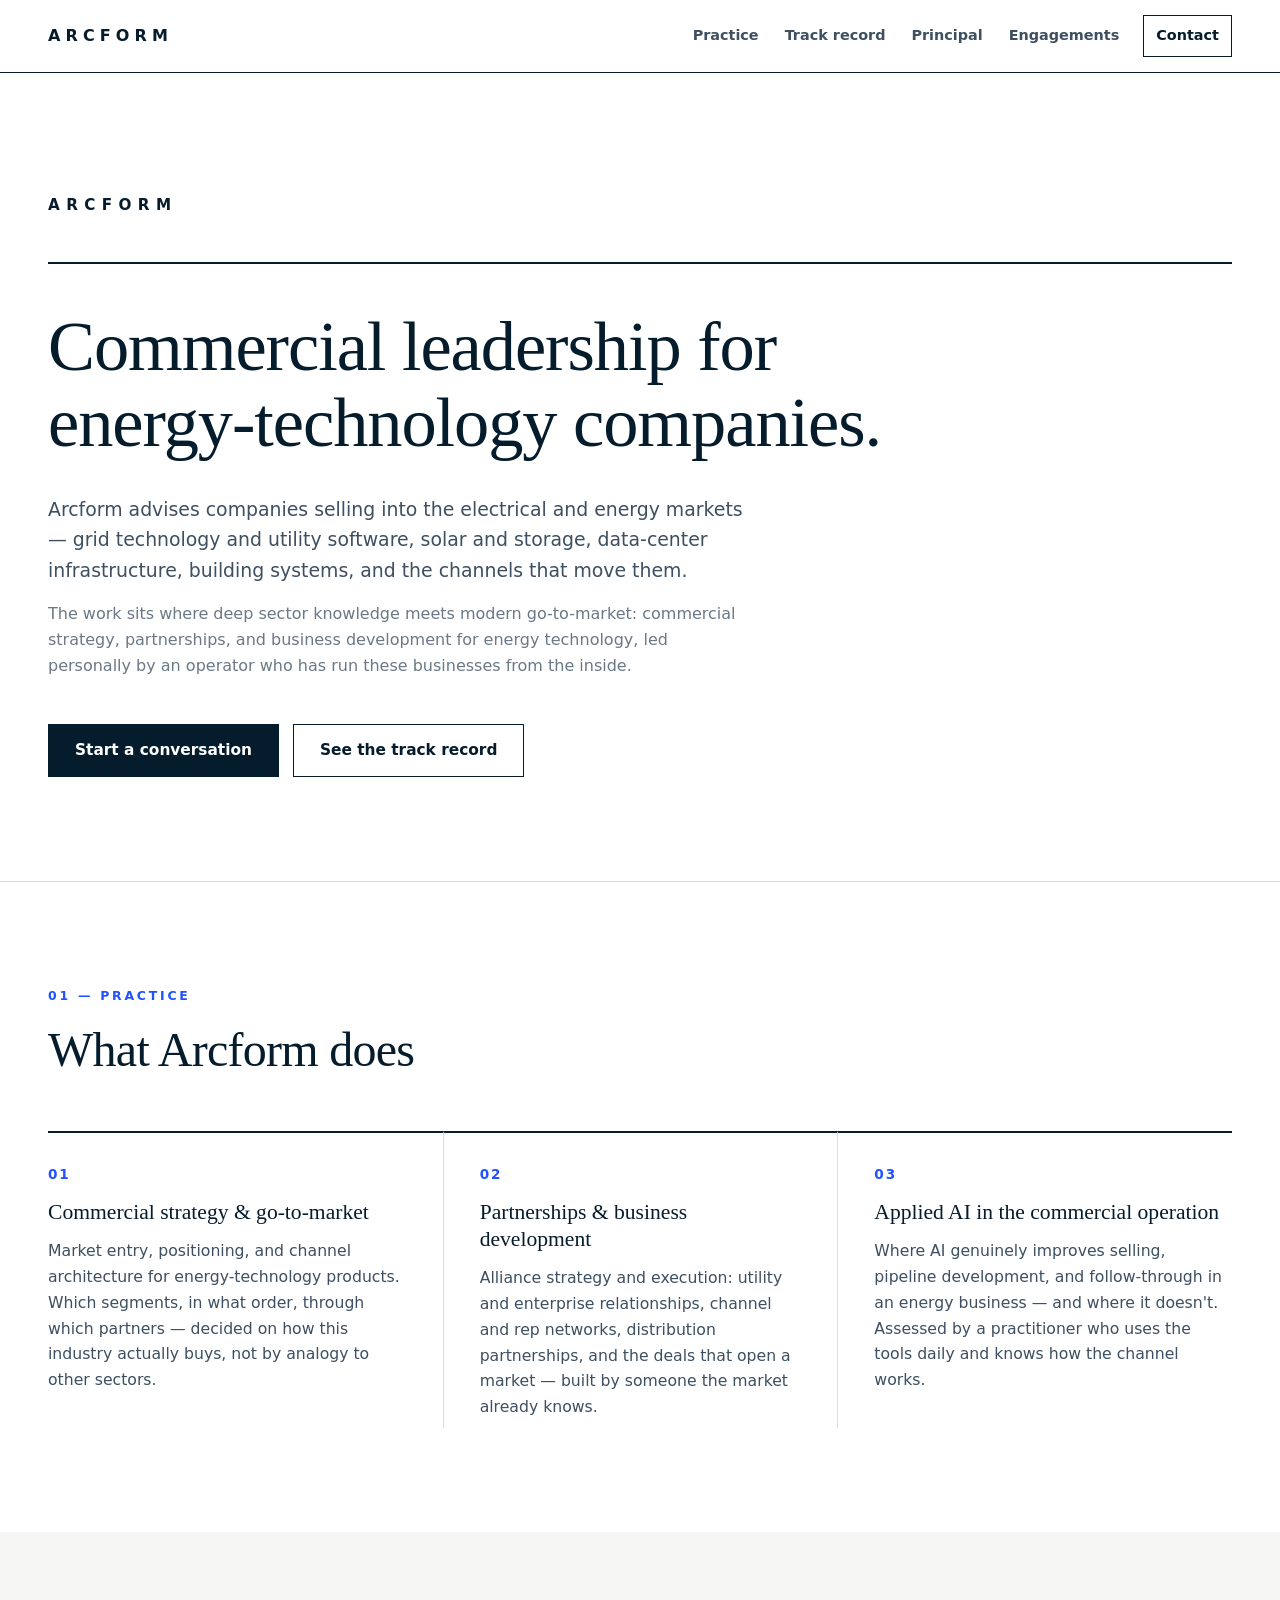
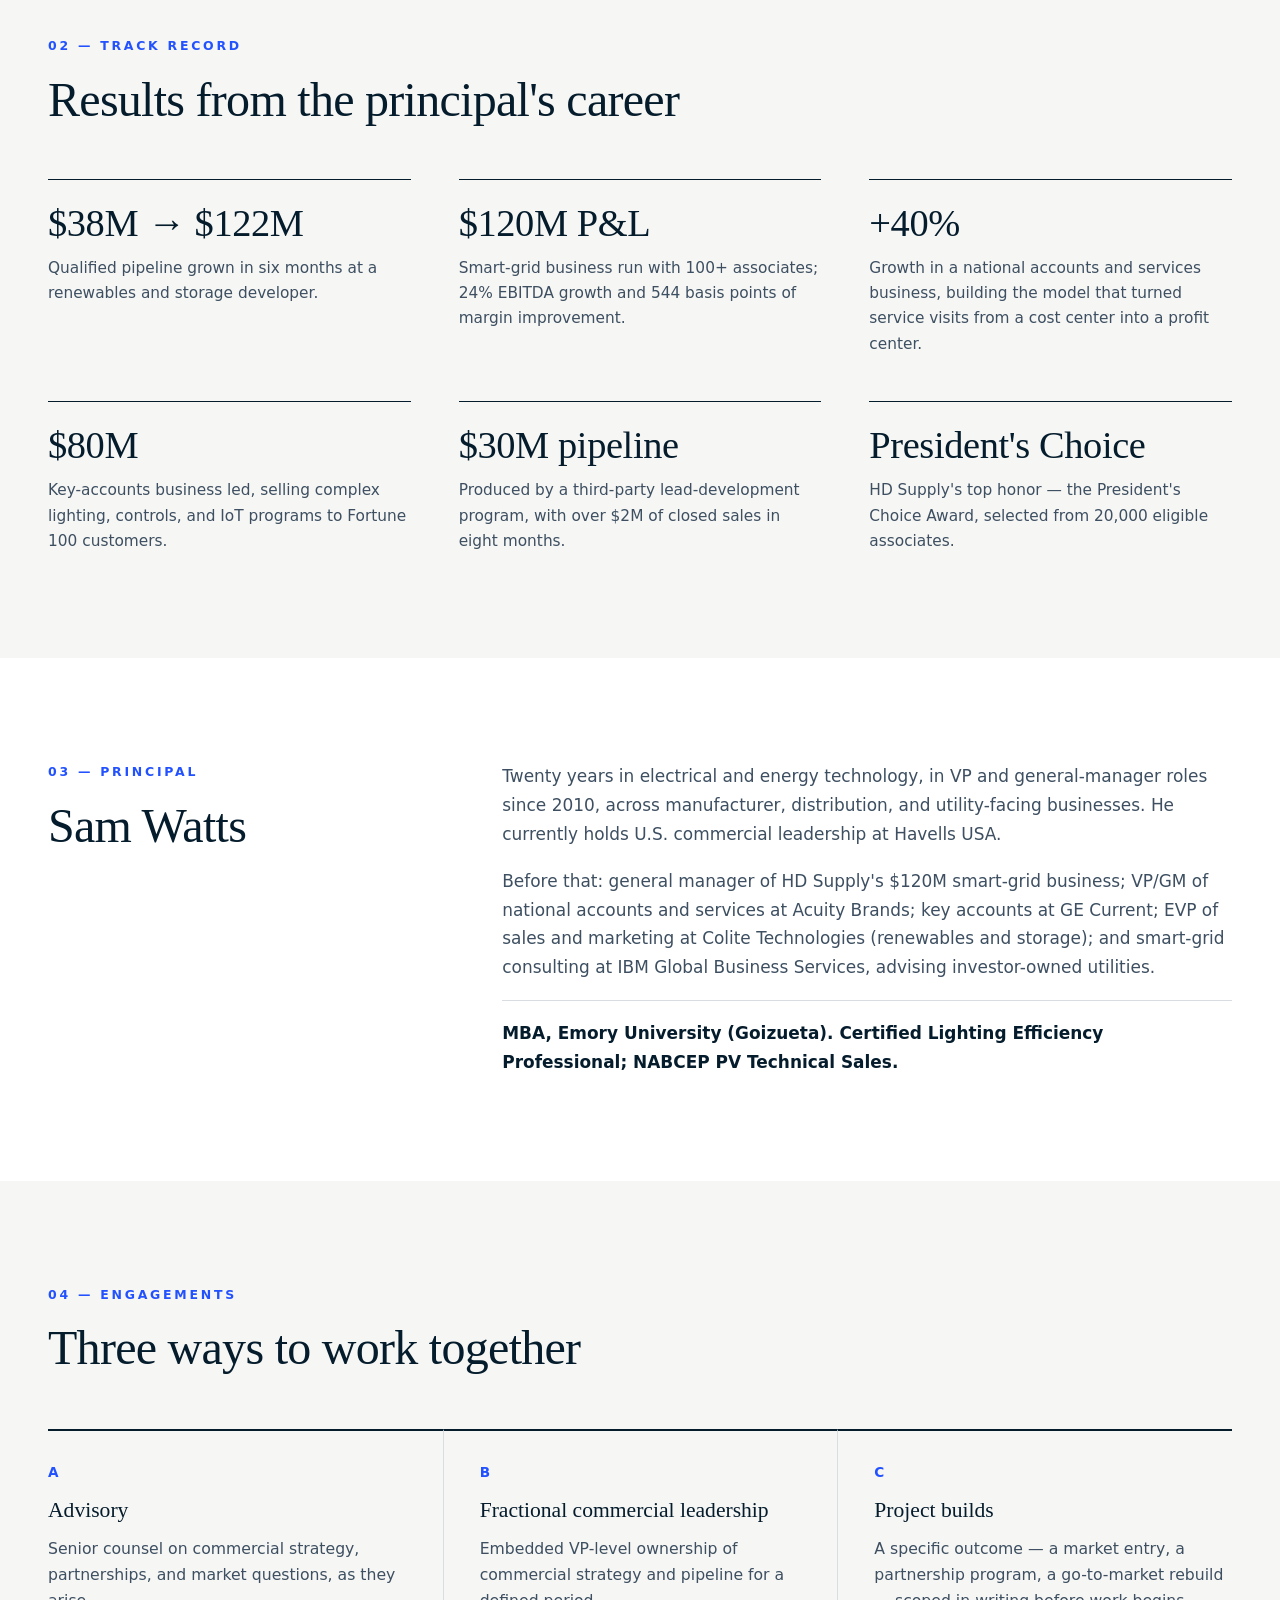
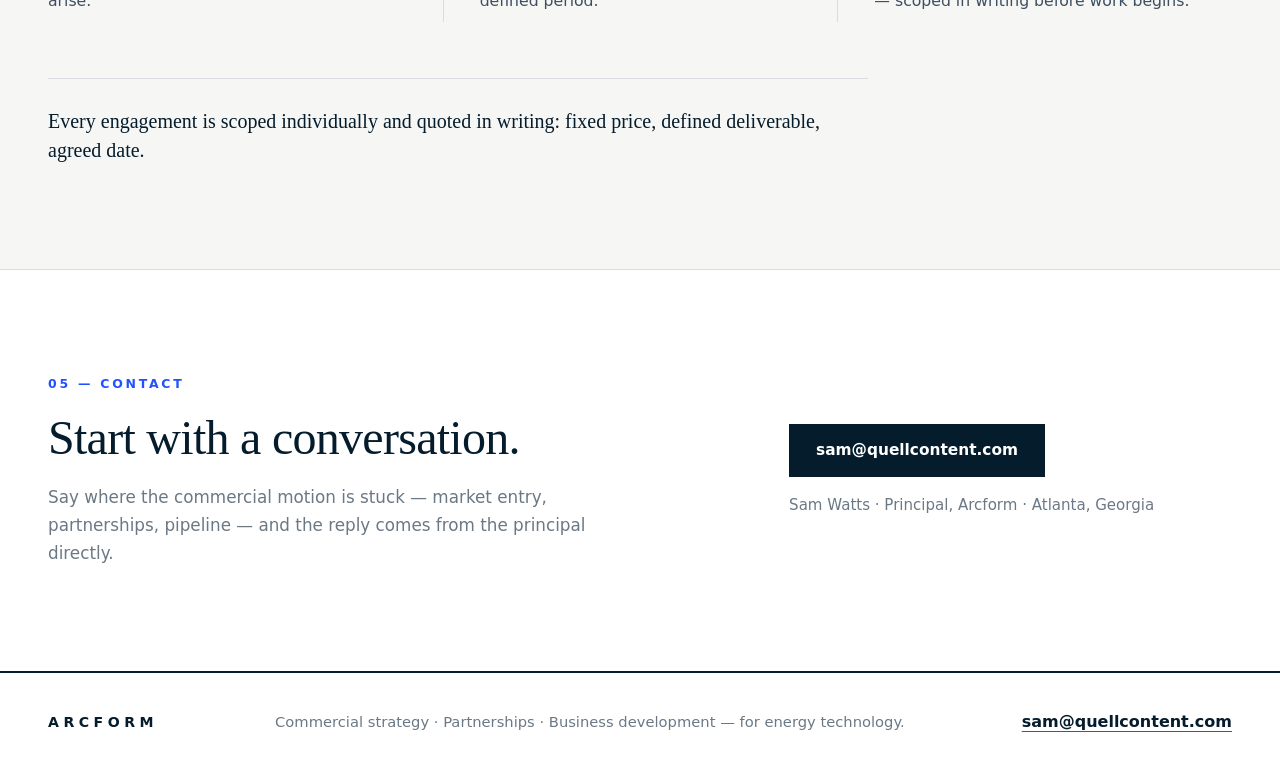
==== arcform/index.html @ 344238b0 "Add Arcform landing page at /arcform/" ====
<!doctype html>
<html lang="en">
<head>
  <meta charset="utf-8">
  <meta name="viewport" content="width=device-width, initial-scale=1">
  <title>Arcform — Commercial Leadership for Energy-Technology Companies</title>
  <meta name="description" content="Arcform advises companies selling into the electrical and energy markets: commercial strategy, partnerships, and business development for energy technology, led by Sam Watts.">
  <link rel="canonical" href="https://quellcontent.com/arcform/">
  <meta property="og:type" content="website">
  <meta property="og:site_name" content="Arcform">
  <meta property="og:url" content="https://quellcontent.com/arcform/">
  <meta property="og:title" content="Arcform — Commercial Leadership for Energy-Technology Companies">
  <meta property="og:description" content="Commercial strategy, partnerships, and business development for energy technology — grid and utility software, solar and storage, data-center infrastructure, building systems, and the channels that move them.">
  <meta name="twitter:card" content="summary">
  <meta name="twitter:title" content="Arcform — Commercial Leadership for Energy-Technology Companies">
  <meta name="twitter:description" content="Commercial strategy, partnerships, and business development for energy technology, led by Sam Watts.">
  <link rel="stylesheet" href="arcform.css">
</head>
<body>
  <a class="skip-link" href="#main">Skip to content</a>

  <header class="site-header">
    <div class="container header-wrap">
      <a class="wordmark" href="#top" aria-label="Arcform home">ARCFORM</a>
      <nav class="primary-nav" aria-label="Primary">
        <a href="#practice">Practice</a>
        <a href="#record">Track record</a>
        <a href="#principal">Principal</a>
        <a href="#engagements">Engagements</a>
        <a class="nav-cta" href="#contact">Contact</a>
      </nav>
    </div>
  </header>

  <main id="main">
    <section class="hero" id="top">
      <div class="container">
        <p class="hero-mark" aria-hidden="true">ARCFORM</p>
        <h1>Commercial leadership for energy-technology companies.</h1>
        <p class="hero-sub">Arcform advises companies selling into the electrical and energy markets — grid technology and utility software, solar and storage, data-center infrastructure, building systems, and the channels that move them.</p>
        <p class="hero-support">The work sits where deep sector knowledge meets modern go-to-market: commercial strategy, partnerships, and business development for energy technology, led personally by an operator who has run these businesses from the inside.</p>
        <div class="hero-actions">
          <a class="button button-primary" href="mailto:sam@quellcontent.com?subject=Arcform%20—%20introductory%20conversation">Start a conversation</a>
          <a class="button button-quiet" href="#record">See the track record</a>
        </div>
      </div>
    </section>

    <section class="section" id="practice" aria-labelledby="practice-title">
      <div class="container">
        <div class="section-heading">
          <p class="eyebrow">01 — Practice</p>
          <h2 id="practice-title">What Arcform does</h2>
        </div>

        <div class="practice-grid">
          <article class="practice-card">
            <span class="card-index">01</span>
            <h3>Commercial strategy &amp; go-to-market</h3>
            <p>Market entry, positioning, and channel architecture for energy-technology products. Which segments, in what order, through which partners — decided on how this industry actually buys, not by analogy to other sectors.</p>
          </article>
          <article class="practice-card">
            <span class="card-index">02</span>
            <h3>Partnerships &amp; business development</h3>
            <p>Alliance strategy and execution: utility and enterprise relationships, channel and rep networks, distribution partnerships, and the deals that open a market — built by someone the market already knows.</p>
          </article>
          <article class="practice-card">
            <span class="card-index">03</span>
            <h3>Applied AI in the commercial operation</h3>
            <p>Where AI genuinely improves selling, pipeline development, and follow-through in an energy business — and where it doesn't. Assessed by a practitioner who uses the tools daily and knows how the channel works.</p>
          </article>
        </div>
      </div>
    </section>

    <section class="section section-alt" id="record" aria-labelledby="record-title">
      <div class="container">
        <div class="section-heading">
          <p class="eyebrow">02 — Track record</p>
          <h2 id="record-title">Results from the principal's career</h2>
        </div>

        <div class="record-grid">
          <article class="record-item">
            <p class="record-figure">$38M → $122M</p>
            <p class="record-text">Qualified pipeline grown in six months at a renewables and storage developer.</p>
          </article>
          <article class="record-item">
            <p class="record-figure">$120M P&amp;L</p>
            <p class="record-text">Smart-grid business run with 100+ associates; 24% EBITDA growth and 544 basis points of margin improvement.</p>
          </article>
          <article class="record-item">
            <p class="record-figure">+40%</p>
            <p class="record-text">Growth in a national accounts and services business, building the model that turned service visits from a cost center into a profit center.</p>
          </article>
          <article class="record-item">
            <p class="record-figure">$80M</p>
            <p class="record-text">Key-accounts business led, selling complex lighting, controls, and IoT programs to Fortune 100 customers.</p>
          </article>
          <article class="record-item">
            <p class="record-figure">$30M pipeline</p>
            <p class="record-text">Produced by a third-party lead-development program, with over $2M of closed sales in eight months.</p>
          </article>
          <article class="record-item">
            <p class="record-figure">President's Choice</p>
            <p class="record-text">HD Supply's top honor — the President's Choice Award, selected from 20,000 eligible associates.</p>
          </article>
        </div>
      </div>
    </section>

    <section class="section" id="principal" aria-labelledby="principal-title">
      <div class="container principal-grid">
        <div class="section-heading">
          <p class="eyebrow">03 — Principal</p>
          <h2 id="principal-title">Sam Watts</h2>
        </div>
        <div class="principal-copy">
          <p>Twenty years in electrical and energy technology, in VP and general-manager roles since 2010, across manufacturer, distribution, and utility-facing businesses. He currently holds U.S. commercial leadership at Havells USA.</p>
          <p>Before that: general manager of HD Supply's $120M smart-grid business; VP/GM of national accounts and services at Acuity Brands; key accounts at GE Current; EVP of sales and marketing at Colite Technologies (renewables and storage); and smart-grid consulting at IBM Global Business Services, advising investor-owned utilities.</p>
          <p class="principal-credentials">MBA, Emory University (Goizueta). Certified Lighting Efficiency Professional; NABCEP PV Technical Sales.</p>
        </div>
      </div>
    </section>

    <section class="section section-alt" id="engagements" aria-labelledby="engagements-title">
      <div class="container">
        <div class="section-heading">
          <p class="eyebrow">04 — Engagements</p>
          <h2 id="engagements-title">Three ways to work together</h2>
        </div>

        <div class="practice-grid">
          <article class="practice-card">
            <span class="card-index">A</span>
            <h3>Advisory</h3>
            <p>Senior counsel on commercial strategy, partnerships, and market questions, as they arise.</p>
          </article>
          <article class="practice-card">
            <span class="card-index">B</span>
            <h3>Fractional commercial leadership</h3>
            <p>Embedded VP-level ownership of commercial strategy and pipeline for a defined period.</p>
          </article>
          <article class="practice-card">
            <span class="card-index">C</span>
            <h3>Project builds</h3>
            <p>A specific outcome — a market entry, a partnership program, a go-to-market rebuild — scoped in writing before work begins.</p>
          </article>
        </div>

        <p class="statement">Every engagement is scoped individually and quoted in writing: fixed price, defined deliverable, agreed date.</p>
      </div>
    </section>

    <section class="section contact-section" id="contact" aria-labelledby="contact-title">
      <div class="container contact-panel">
        <div class="contact-copy">
          <p class="eyebrow">05 — Contact</p>
          <h2 id="contact-title">Start with a conversation.</h2>
          <p>Say where the commercial motion is stuck — market entry, partnerships, pipeline — and the reply comes from the principal directly.</p>
        </div>
        <div class="contact-actions">
          <a class="button button-primary" href="mailto:sam@quellcontent.com?subject=Arcform%20—%20introductory%20conversation">sam@quellcontent.com</a>
          <p class="contact-meta">Sam Watts · Principal, Arcform · Atlanta, Georgia</p>
        </div>
      </div>
    </section>
  </main>

  <footer class="site-footer">
    <div class="container footer-wrap">
      <span class="wordmark wordmark-footer">ARCFORM</span>
      <p>Commercial strategy · Partnerships · Business development — for energy technology.</p>
      <a href="mailto:sam@quellcontent.com?subject=Arcform%20—%20introductory%20conversation">sam@quellcontent.com</a>
    </div>
  </footer>
</body>
</html>
---- arcform/arcform.css ----
/* Arcform — landing page styles.
   Editorial corporate system in the register of a global consulting firm:
   white field, deep navy ink, serif display type, hairline rules, numbered
   sections. Standalone to the /arcform/ page; no external dependencies. */

:root {
  --paper: #ffffff;
  --paper-alt: #f6f6f4;
  --navy: #051c2c;
  --ink: #1a2b3c;
  --ink-soft: #3d4f61;
  --muted: #6b7885;
  --line: #d9dce0;
  --line-dark: #051c2c;
  --accent: #2251ff;
  --header-height: 72px;
  --serif: Georgia, "Times New Roman", Times, serif;
  --sans: ui-sans-serif, system-ui, -apple-system, BlinkMacSystemFont, "Segoe UI", Roboto, Helvetica, Arial, sans-serif;
}

* {
  box-sizing: border-box;
}

html {
  scroll-behavior: smooth;
  scroll-padding-top: calc(var(--header-height) + 16px);
}

body {
  margin: 0;
  background: var(--paper);
  color: var(--ink);
  font-family: var(--sans);
  line-height: 1.65;
  -webkit-font-smoothing: antialiased;
}

a {
  color: inherit;
}

.container {
  width: min(1240px, calc(100% - 96px));
  margin-inline: auto;
}

.skip-link {
  position: fixed;
  top: 12px;
  left: 12px;
  z-index: 100;
  padding: 10px 14px;
  background: var(--navy);
  color: #fff;
  font-weight: 700;
  transform: translateY(-180%);
}

.skip-link:focus {
  transform: translateY(0);
}

/* Header */

.site-header {
  position: sticky;
  top: 0;
  z-index: 50;
  min-height: var(--header-height);
  border-bottom: 1px solid var(--line-dark);
  background: rgba(255, 255, 255, 0.97);
}

.header-wrap {
  min-height: var(--header-height);
  display: flex;
  align-items: center;
  justify-content: space-between;
  gap: 32px;
}

.wordmark {
  font-size: 1rem;
  font-weight: 700;
  letter-spacing: 0.32em;
  color: var(--navy);
  text-decoration: none;
}

.primary-nav {
  display: flex;
  align-items: center;
  flex-wrap: wrap;
  gap: 2px;
}

.primary-nav a {
  padding: 8px 12px;
  color: var(--ink-soft);
  font-size: 0.9rem;
  font-weight: 600;
  text-decoration: none;
}

.primary-nav a:hover,
.primary-nav a:focus-visible {
  color: var(--navy);
  text-decoration: underline;
  text-decoration-color: var(--accent);
  text-underline-offset: 5px;
}

.primary-nav .nav-cta {
  margin-left: 10px;
  border: 1px solid var(--navy);
  color: var(--navy);
}

.primary-nav .nav-cta:hover,
.primary-nav .nav-cta:focus-visible {
  background: var(--navy);
  color: #fff;
  text-decoration: none;
}

/* Hero */

.hero {
  padding: 120px 0 104px;
  border-bottom: 1px solid var(--line);
}

.hero-mark {
  margin: 0 0 44px;
  font-size: 0.95rem;
  font-weight: 700;
  letter-spacing: 0.42em;
  color: var(--navy);
}

.hero-mark::after {
  display: block;
  width: 100%;
  height: 0;
  margin-top: 44px;
  border-top: 2px solid var(--navy);
  content: "";
}

.hero h1 {
  max-width: 940px;
  margin: 0;
  font-family: var(--serif);
  font-size: clamp(2.6rem, 5.6vw, 4.4rem);
  font-weight: 400;
  line-height: 1.08;
  letter-spacing: -0.015em;
  color: var(--navy);
}

.hero-sub {
  max-width: 700px;
  margin: 34px 0 0;
  font-size: 1.18rem;
  line-height: 1.6;
  color: var(--ink-soft);
}

.hero-support {
  max-width: 700px;
  margin: 16px 0 0;
  color: var(--muted);
}

.hero-actions {
  display: flex;
  flex-wrap: wrap;
  gap: 14px;
  margin-top: 44px;
}

.button {
  display: inline-flex;
  align-items: center;
  justify-content: center;
  min-height: 52px;
  padding: 13px 26px;
  font-weight: 700;
  font-size: 0.96rem;
  text-decoration: none;
  transition: background 150ms ease, color 150ms ease, border-color 150ms ease;
}

.button-primary {
  background: var(--navy);
  color: #fff;
  border: 1px solid var(--navy);
}

.button-primary:hover,
.button-primary:focus-visible {
  background: var(--accent);
  border-color: var(--accent);
}

.button-quiet {
  border: 1px solid var(--navy);
  color: var(--navy);
  background: transparent;
}

.button-quiet:hover,
.button-quiet:focus-visible {
  background: var(--navy);
  color: #fff;
}

/* Sections */

.section {
  padding: 104px 0;
}

.section-alt {
  background: var(--paper-alt);
}

.section-heading {
  max-width: 760px;
  margin-bottom: 52px;
}

.eyebrow {
  margin: 0 0 16px;
  color: var(--accent);
  font-size: 0.78rem;
  font-weight: 700;
  letter-spacing: 0.22em;
  text-transform: uppercase;
}

.section-heading h2,
.contact-copy h2 {
  margin: 0;
  font-family: var(--serif);
  font-size: clamp(2rem, 4vw, 3rem);
  font-weight: 400;
  line-height: 1.12;
  letter-spacing: -0.015em;
  color: var(--navy);
}

/* Practice + engagements */

.practice-grid {
  display: grid;
  grid-template-columns: repeat(3, minmax(0, 1fr));
  gap: 0;
}

.practice-card {
  padding: 8px 36px 8px 0;
  border-top: 2px solid var(--navy);
  margin-top: 2px;
}

.practice-card + .practice-card {
  padding-left: 36px;
  border-left: 1px solid var(--line);
}

.practice-card:last-child {
  padding-right: 0;
}

.card-index {
  display: block;
  margin-top: 22px;
  color: var(--accent);
  font-size: 0.85rem;
  font-weight: 700;
  letter-spacing: 0.14em;
}

.practice-card h3 {
  margin: 14px 0 12px;
  font-family: var(--serif);
  font-size: 1.35rem;
  font-weight: 400;
  line-height: 1.25;
  color: var(--navy);
}

.practice-card p {
  margin: 0;
  color: var(--ink-soft);
  font-size: 0.98rem;
}

.statement {
  margin: 56px 0 0;
  padding-top: 28px;
  border-top: 1px solid var(--line);
  font-family: var(--serif);
  font-size: 1.25rem;
  line-height: 1.45;
  color: var(--navy);
  max-width: 820px;
}

/* Track record */

.record-grid {
  display: grid;
  grid-template-columns: repeat(3, minmax(0, 1fr));
  gap: 44px 48px;
}

.record-item {
  padding-top: 22px;
  border-top: 1px solid var(--line-dark);
}

.record-figure {
  margin: 0;
  font-family: var(--serif);
  font-size: clamp(1.8rem, 3vw, 2.4rem);
  font-weight: 400;
  line-height: 1.1;
  letter-spacing: -0.01em;
  color: var(--navy);
}

.record-text {
  margin: 12px 0 0;
  color: var(--ink-soft);
  font-size: 0.96rem;
}

/* Principal */

.principal-grid {
  display: grid;
  grid-template-columns: minmax(0, 0.75fr) minmax(0, 1.45fr);
  gap: clamp(32px, 6vw, 88px);
  align-items: start;
}

.principal-grid .section-heading {
  margin-bottom: 0;
}

.principal-copy p {
  margin: 0 0 18px;
  color: var(--ink-soft);
  font-size: 1.06rem;
  line-height: 1.7;
}

.principal-copy p:last-child {
  margin-bottom: 0;
}

.principal-credentials {
  padding-top: 18px;
  border-top: 1px solid var(--line);
  font-weight: 650;
  color: var(--navy) !important;
}

/* Contact */

.contact-section {
  border-top: 1px solid var(--line);
}

.contact-panel {
  display: grid;
  grid-template-columns: minmax(0, 1.2fr) minmax(0, 0.8fr);
  gap: clamp(32px, 6vw, 88px);
  align-items: center;
}

.contact-copy p:last-child {
  max-width: 560px;
  margin: 20px 0 0;
  color: var(--muted);
  font-size: 1.05rem;
}

.contact-actions {
  display: grid;
  gap: 16px;
  justify-items: start;
}

.contact-actions .button {
  overflow-wrap: anywhere;
}

.contact-meta {
  margin: 0;
  color: var(--muted);
  font-size: 0.94rem;
}

/* Footer */

.site-footer {
  border-top: 2px solid var(--navy);
  padding: 36px 0;
}

.footer-wrap {
  display: flex;
  align-items: center;
  justify-content: space-between;
  gap: 28px;
}

.wordmark-footer {
  font-size: 0.88rem;
}

.footer-wrap p {
  margin: 0;
  color: var(--muted);
  font-size: 0.92rem;
  text-align: center;
}

.footer-wrap > a {
  font-weight: 700;
  color: var(--navy);
  text-decoration-color: var(--accent);
  text-underline-offset: 4px;
  overflow-wrap: anywhere;
}

/* Responsive */

@media (max-width: 900px) {
  .container {
    width: min(1240px, calc(100% - 56px));
  }

  .practice-grid {
    grid-template-columns: 1fr;
    gap: 36px;
  }

  .practice-card,
  .practice-card + .practice-card {
    padding: 0;
    border-left: none;
  }

  .record-grid {
    grid-template-columns: repeat(2, minmax(0, 1fr));
  }

  .principal-grid,
  .contact-panel {
    grid-template-columns: 1fr;
  }

  .principal-grid .section-heading {
    margin-bottom: 4px;
  }
}

@media (max-width: 640px) {
  .container {
    width: calc(100% - 40px);
  }

  .header-wrap {
    flex-wrap: wrap;
    padding: 12px 0;
    gap: 6px;
  }

  .primary-nav a {
    padding: 7px 9px;
    font-size: 0.88rem;
  }

  .primary-nav .nav-cta {
    margin-left: 2px;
  }

  .hero {
    padding: 72px 0 64px;
  }

  .hero-mark {
    letter-spacing: 0.3em;
  }

  .section {
    padding: 68px 0;
  }

  .record-grid {
    grid-template-columns: 1fr;
  }

  .hero-actions {
    display: grid;
  }

  .button {
    width: 100%;
  }

  .contact-actions {
    justify-items: stretch;
  }

  .footer-wrap {
    flex-direction: column;
    align-items: flex-start;
    gap: 12px;
  }

  .footer-wrap p {
    text-align: left;
  }
}

@media (prefers-reduced-motion: reduce) {
  html {
    scroll-behavior: auto;
  }

  *, *::before, *::after {
    transition-duration: 0.01ms !important;
  }
}
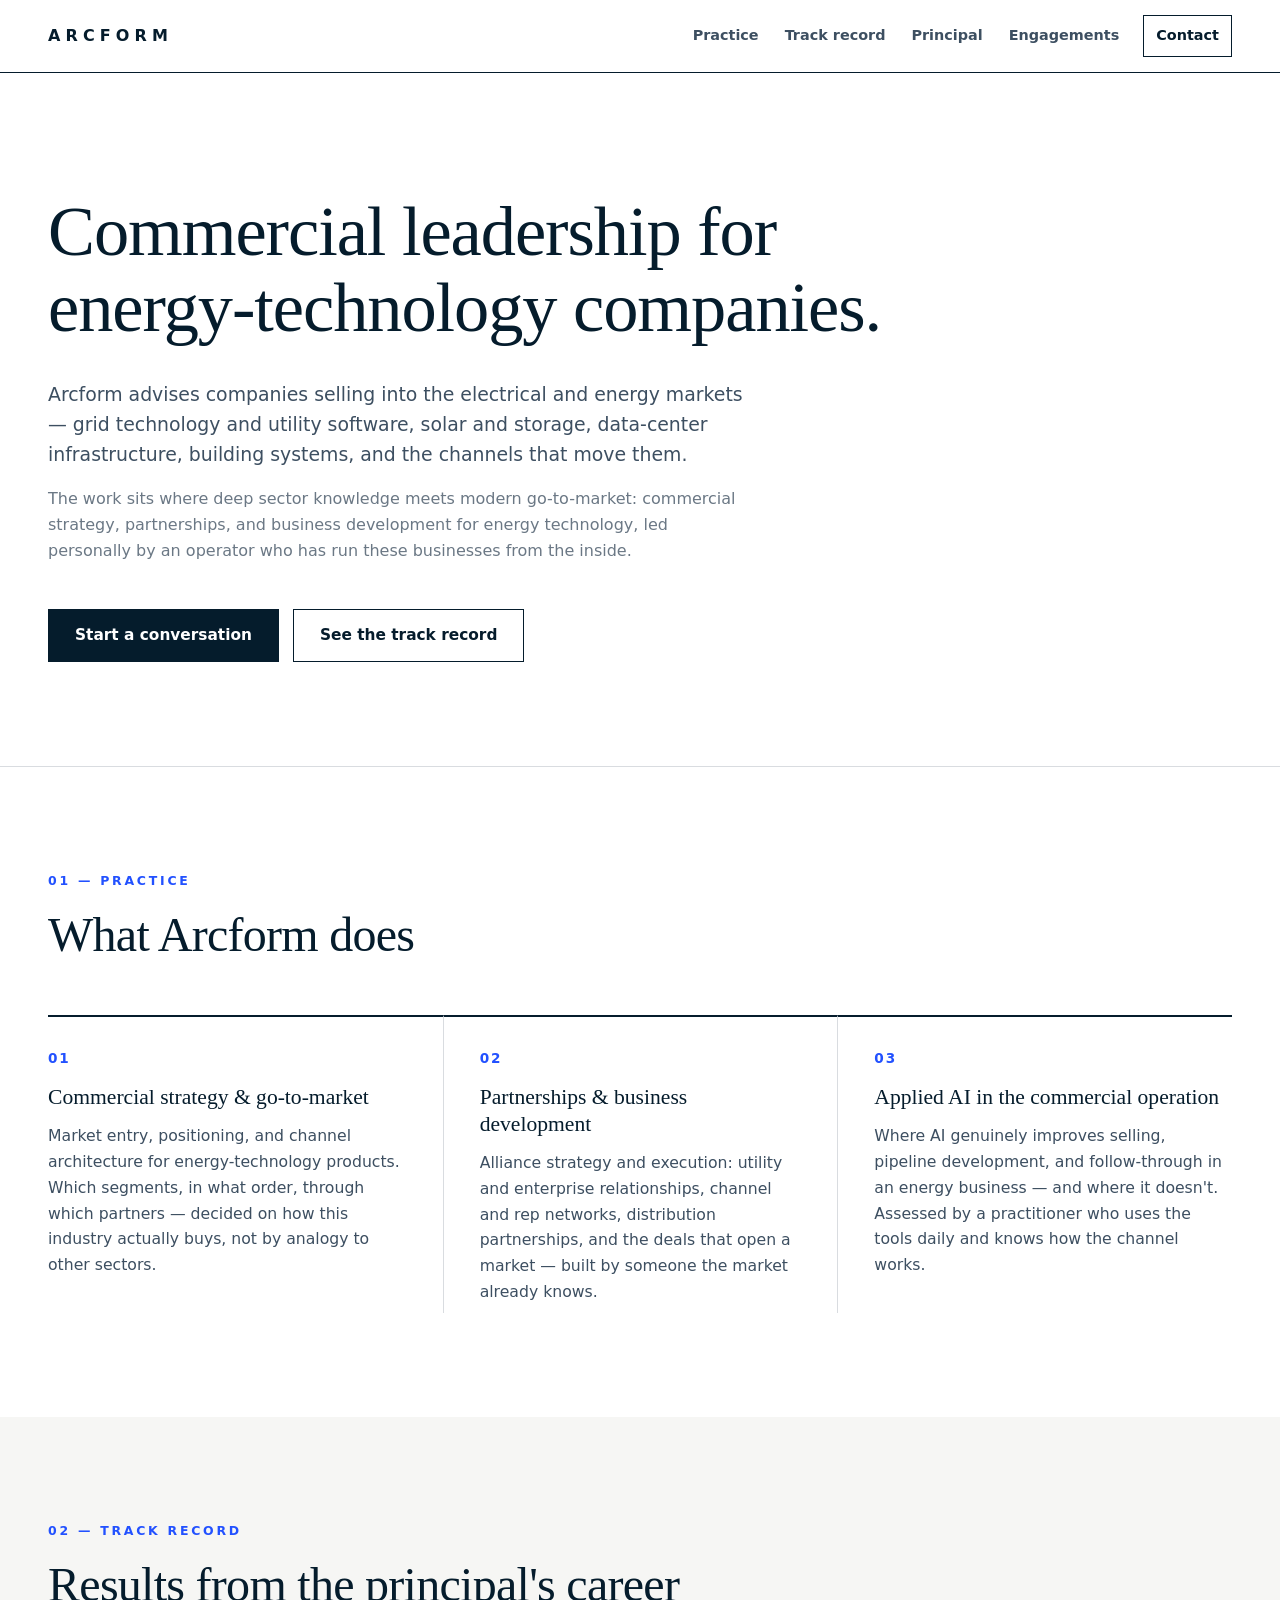
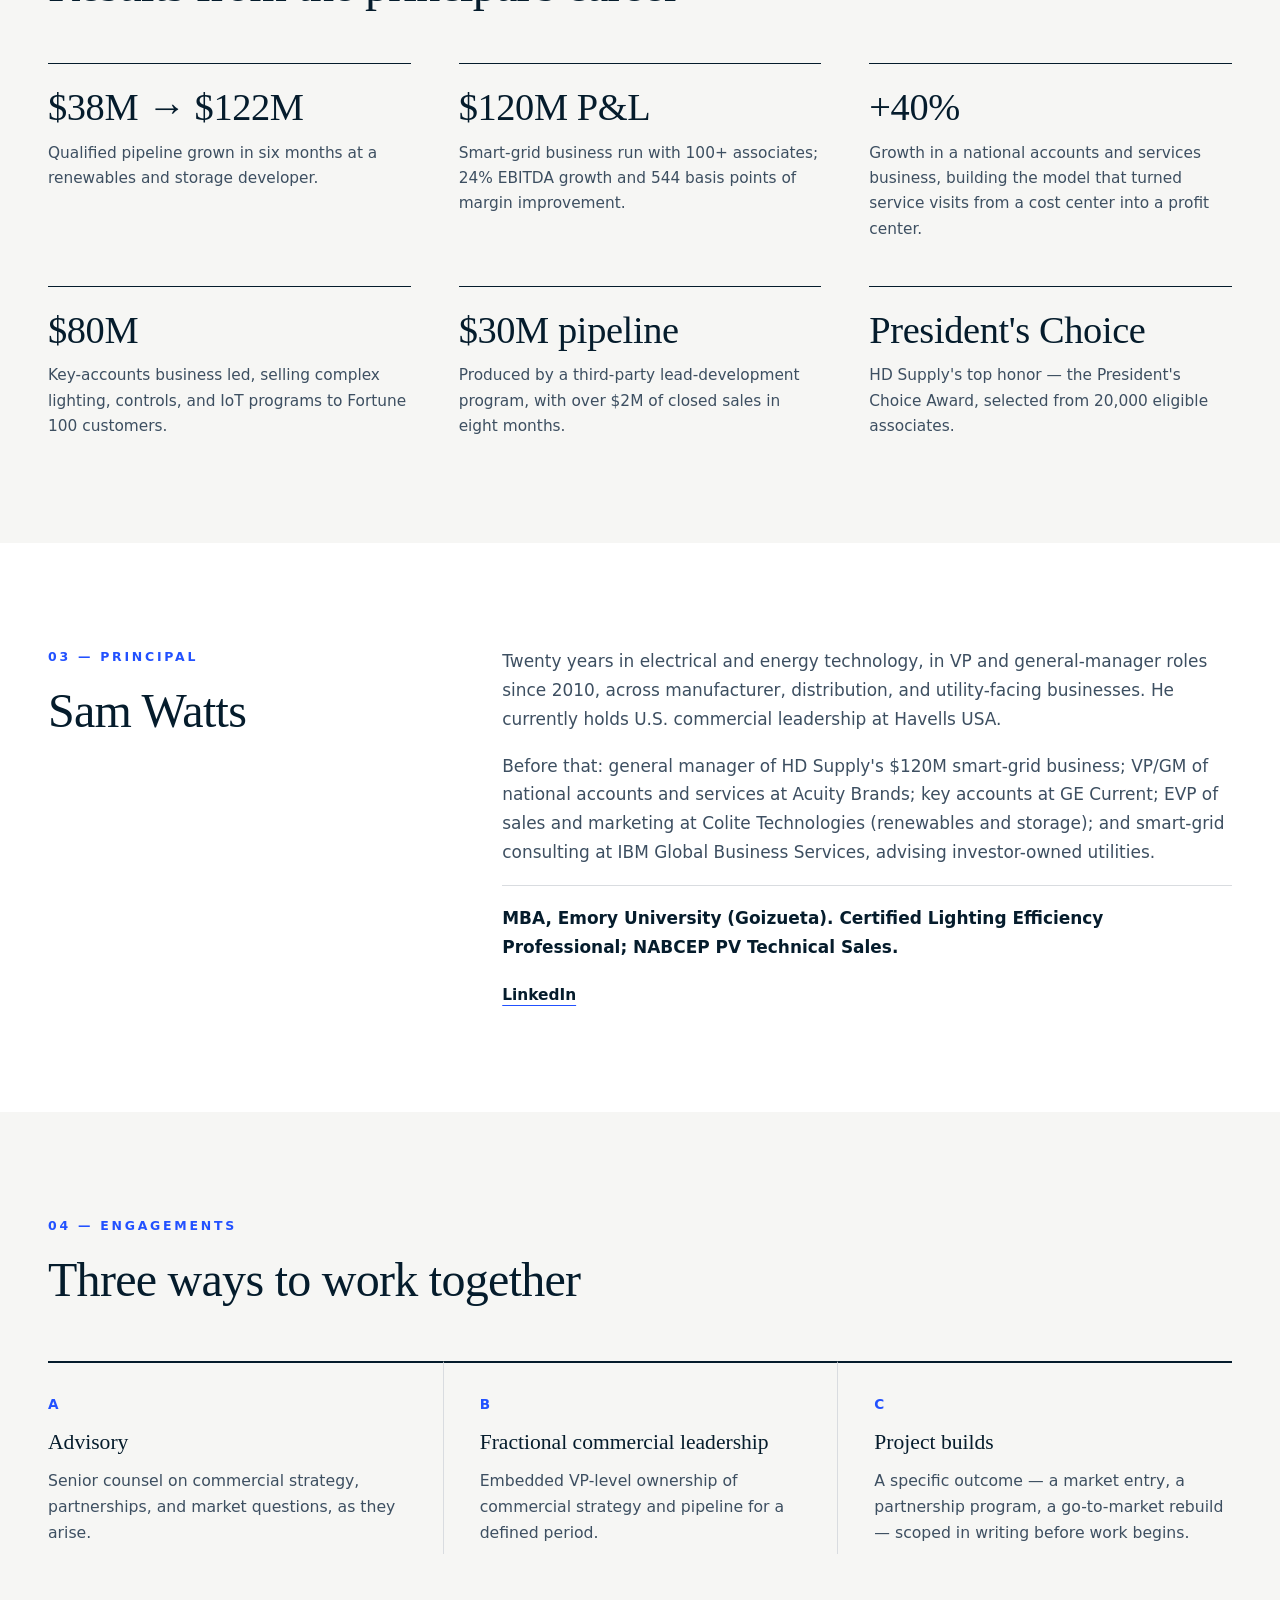
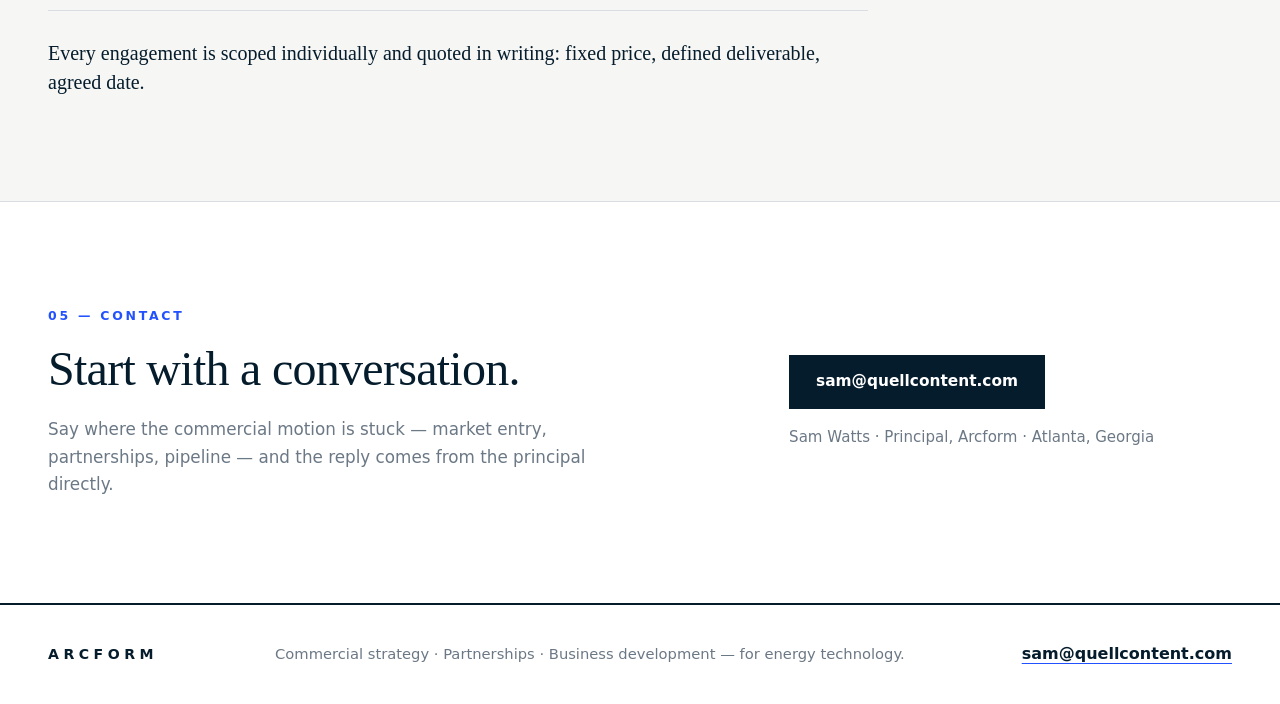
==== commit a0b10db6: "Arcform: remove duplicate hero name, add LinkedIn link to Principal" ====
--- a/arcform/index.html
+++ b/arcform/index.html
@@ -35,7 +35,6 @@
   <main id="main">
     <section class="hero" id="top">
       <div class="container">
-        <p class="hero-mark" aria-hidden="true">ARCFORM</p>
         <h1>Commercial leadership for energy-technology companies.</h1>
         <p class="hero-sub">Arcform advises companies selling into the electrical and energy markets — grid technology and utility software, solar and storage, data-center infrastructure, building systems, and the channels that move them.</p>
         <p class="hero-support">The work sits where deep sector knowledge meets modern go-to-market: commercial strategy, partnerships, and business development for energy technology, led personally by an operator who has run these businesses from the inside.</p>
@@ -119,6 +118,7 @@
           <p>Twenty years in electrical and energy technology, in VP and general-manager roles since 2010, across manufacturer, distribution, and utility-facing businesses. He currently holds U.S. commercial leadership at Havells USA.</p>
           <p>Before that: general manager of HD Supply's $120M smart-grid business; VP/GM of national accounts and services at Acuity Brands; key accounts at GE Current; EVP of sales and marketing at Colite Technologies (renewables and storage); and smart-grid consulting at IBM Global Business Services, advising investor-owned utilities.</p>
           <p class="principal-credentials">MBA, Emory University (Goizueta). Certified Lighting Efficiency Professional; NABCEP PV Technical Sales.</p>
+          <p class="principal-links"><a href="https://www.linkedin.com/in/samuelwatts" target="_blank" rel="noopener">LinkedIn</a></p>
         </div>
       </div>
     </section>
--- a/arcform/arcform.css
+++ b/arcform/arcform.css
@@ -131,23 +131,6 @@
   border-bottom: 1px solid var(--line);
 }
 
-.hero-mark {
-  margin: 0 0 44px;
-  font-size: 0.95rem;
-  font-weight: 700;
-  letter-spacing: 0.42em;
-  color: var(--navy);
-}
-
-.hero-mark::after {
-  display: block;
-  width: 100%;
-  height: 0;
-  margin-top: 44px;
-  border-top: 2px solid var(--navy);
-  content: "";
-}
-
 .hero h1 {
   max-width: 940px;
   margin: 0;
@@ -369,6 +352,24 @@
   color: var(--navy) !important;
 }
 
+.principal-links {
+  margin: 14px 0 0 !important;
+}
+
+.principal-links a {
+  font-weight: 700;
+  font-size: 0.96rem;
+  color: var(--navy);
+  text-decoration: underline;
+  text-decoration-color: var(--accent);
+  text-underline-offset: 5px;
+}
+
+.principal-links a:hover,
+.principal-links a:focus-visible {
+  color: var(--accent);
+}
+
 /* Contact */
 
 .contact-section {
@@ -494,10 +495,6 @@
     padding: 72px 0 64px;
   }
 
-  .hero-mark {
-    letter-spacing: 0.3em;
-  }
-
   .section {
     padding: 68px 0;
   }
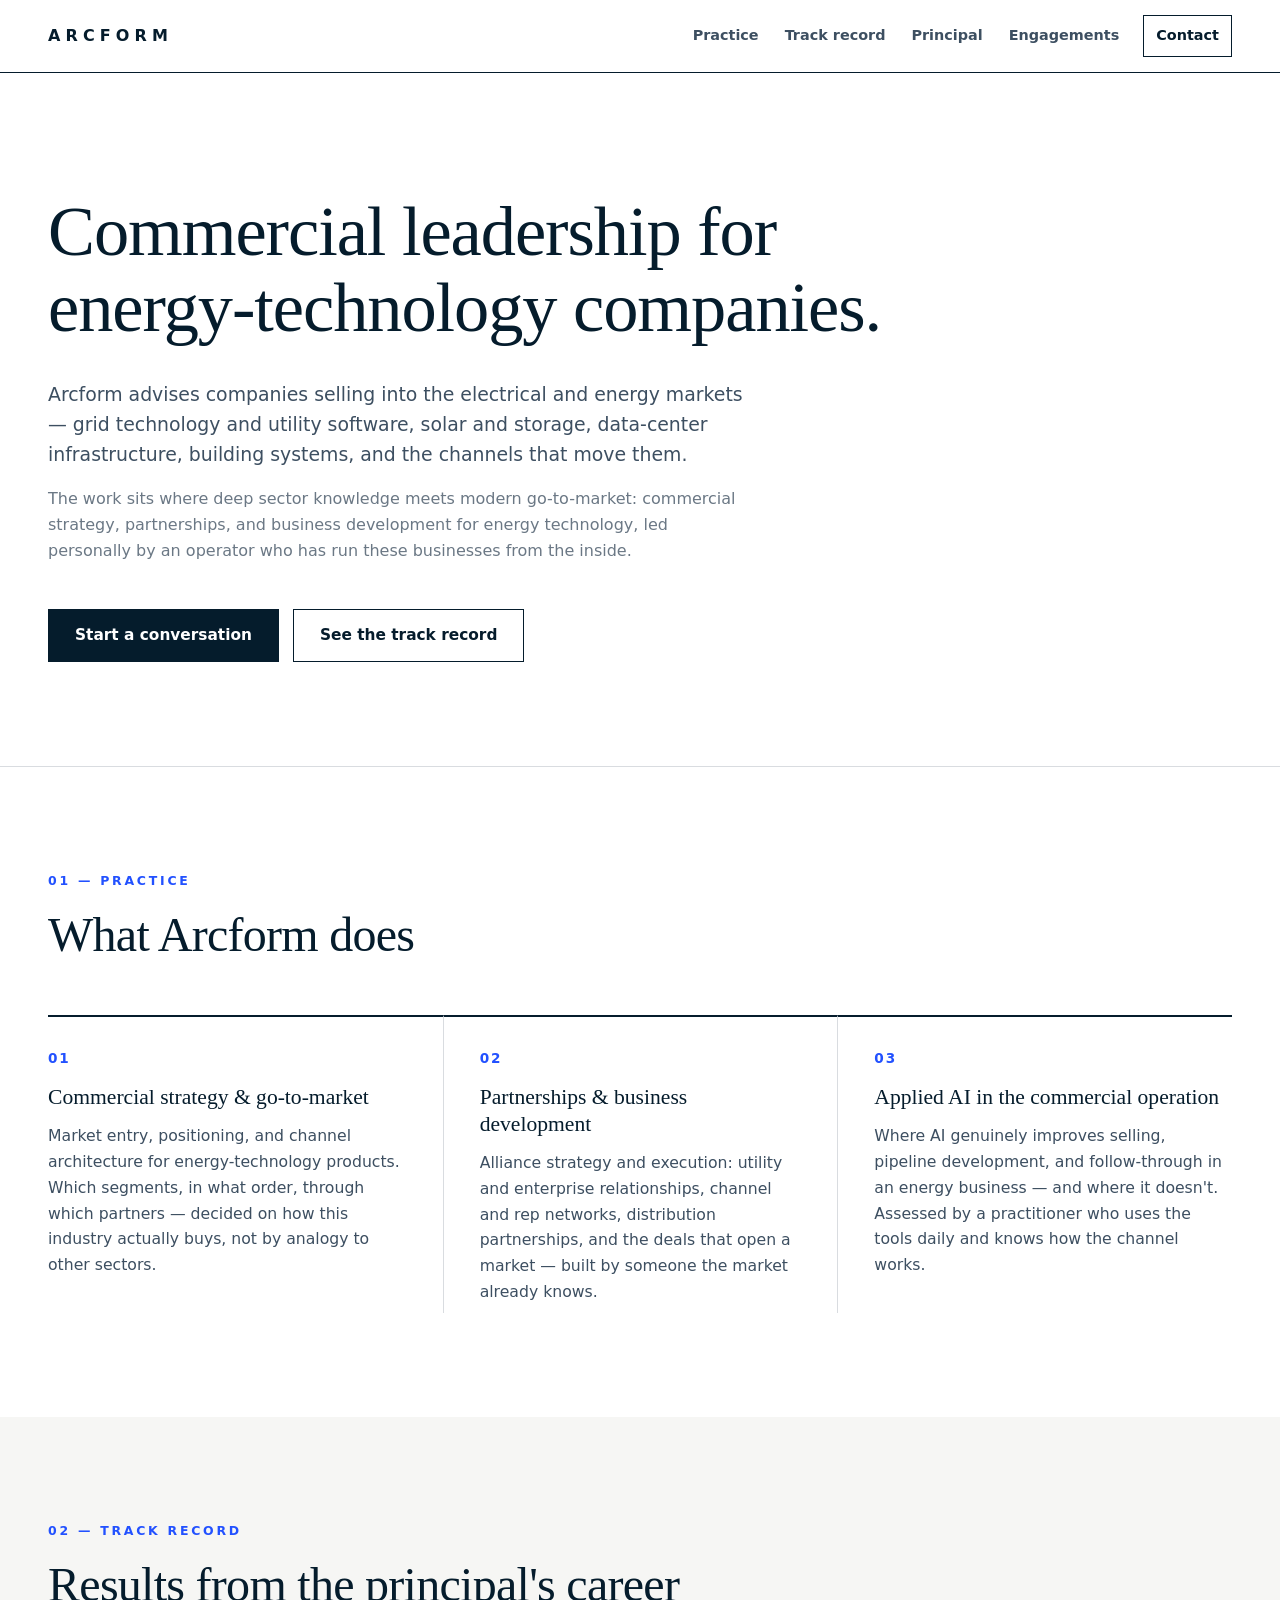
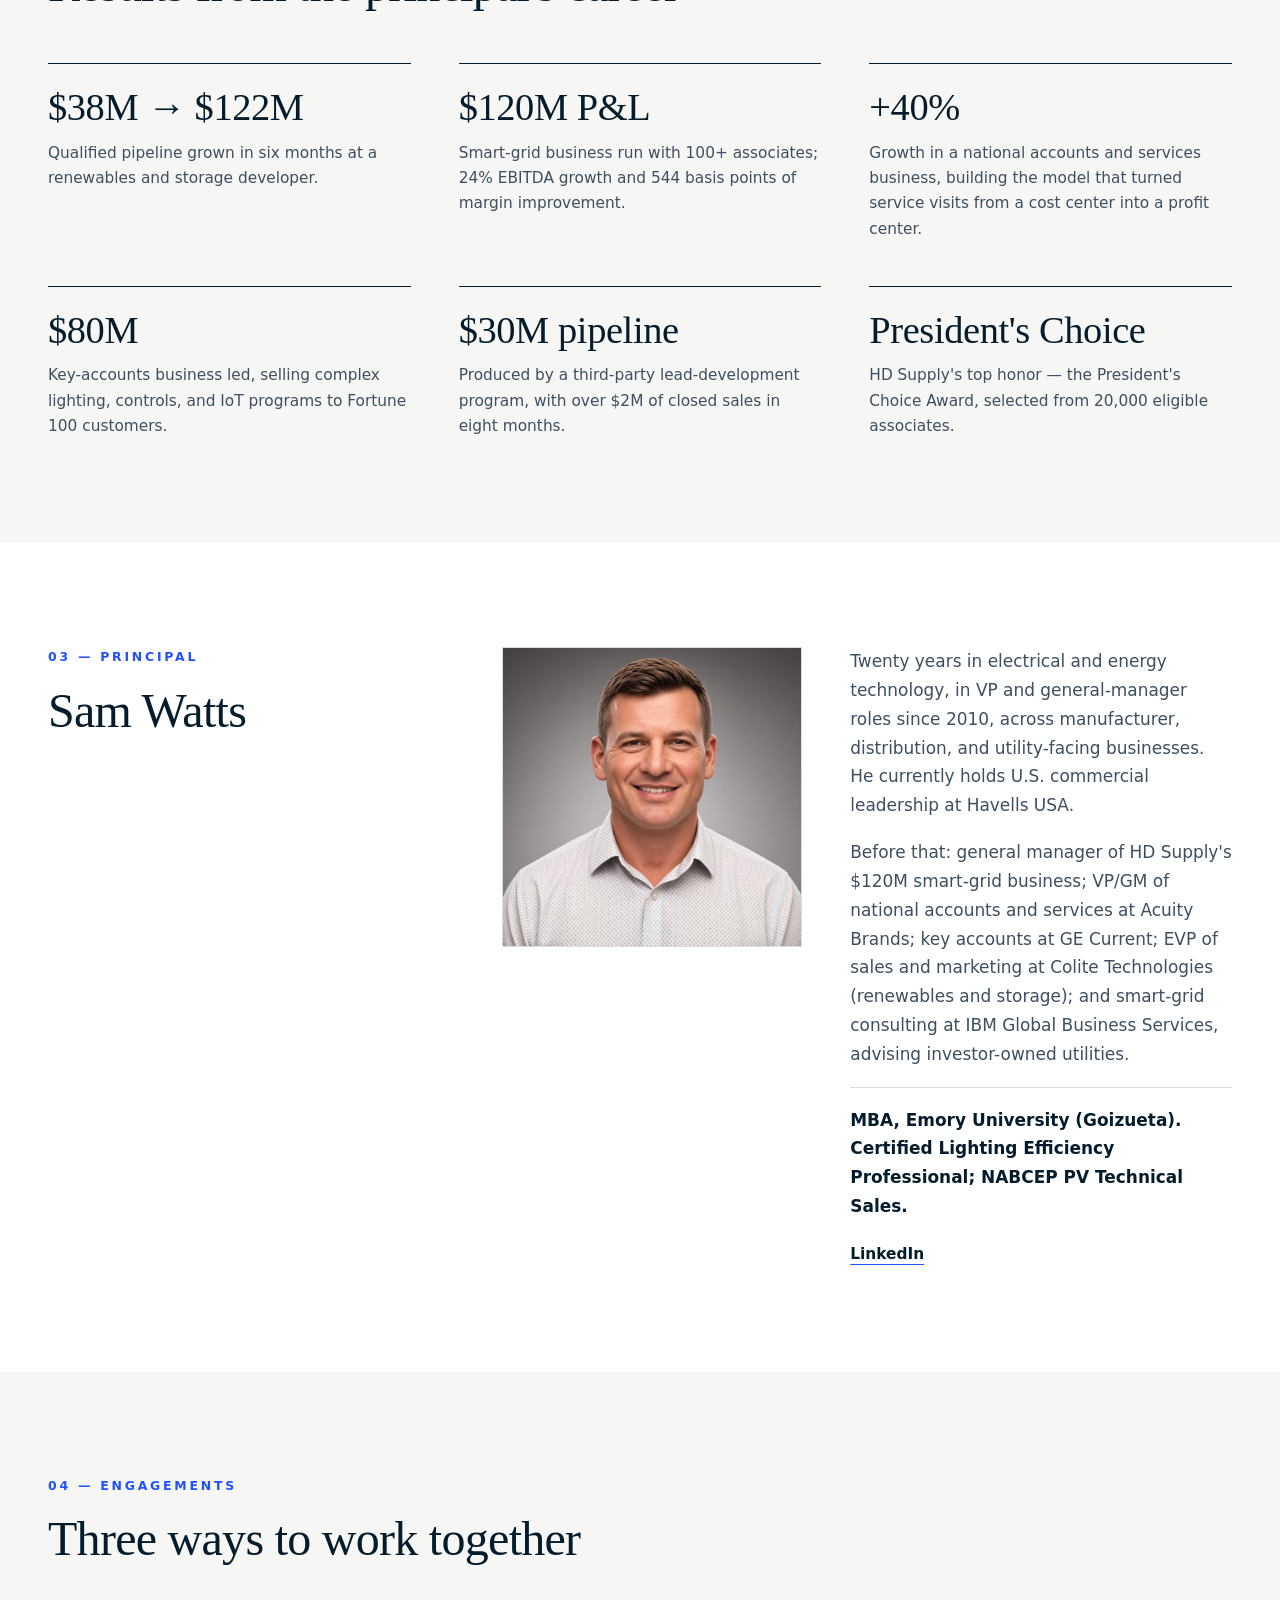
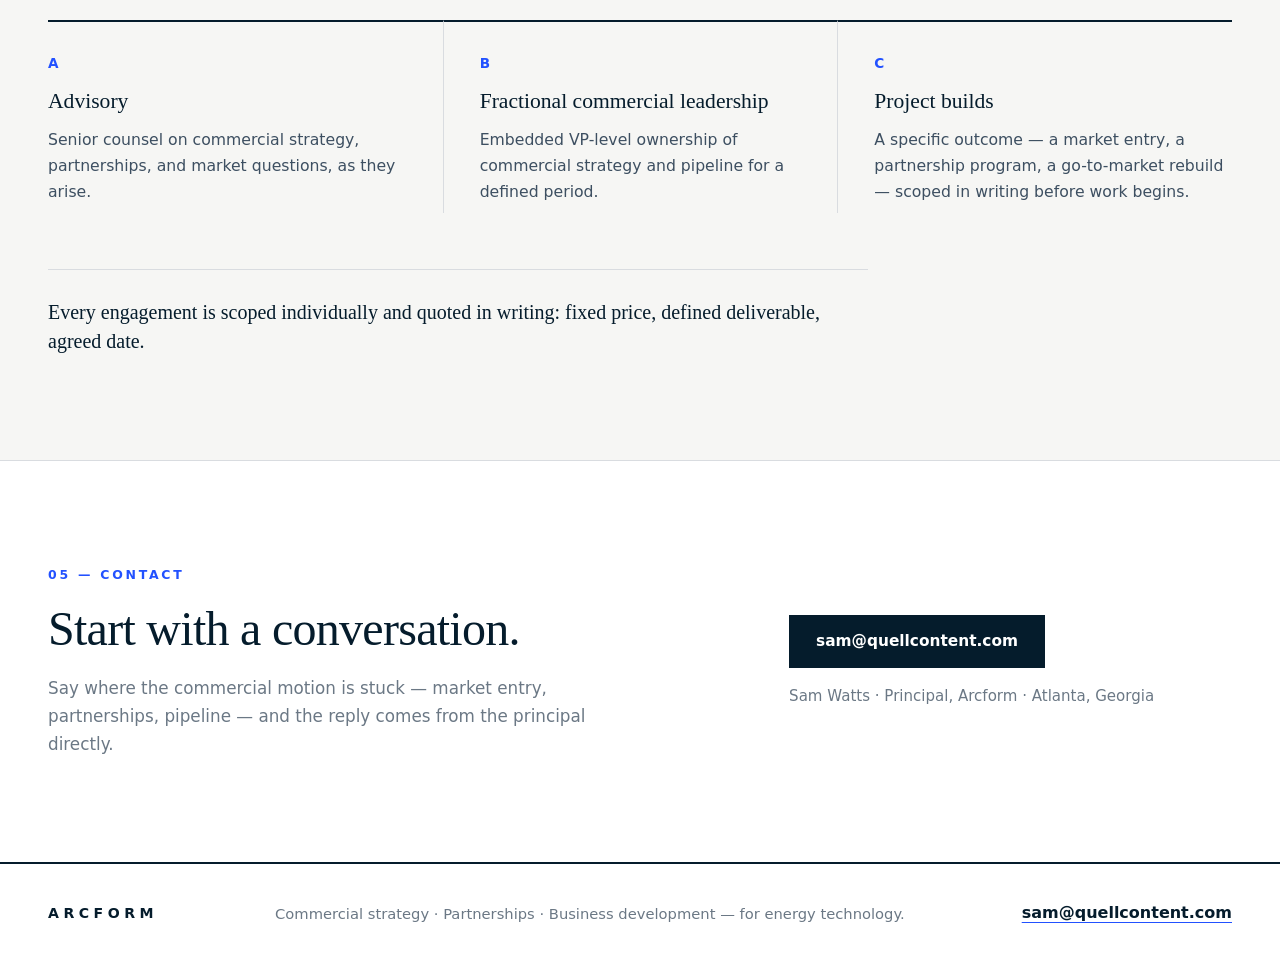
==== commit a89de87c: "Arcform: add principal headshot to Principal section" ====
--- a/arcform/index.html
+++ b/arcform/index.html
@@ -114,11 +114,16 @@
           <p class="eyebrow">03 — Principal</p>
           <h2 id="principal-title">Sam Watts</h2>
         </div>
-        <div class="principal-copy">
-          <p>Twenty years in electrical and energy technology, in VP and general-manager roles since 2010, across manufacturer, distribution, and utility-facing businesses. He currently holds U.S. commercial leadership at Havells USA.</p>
-          <p>Before that: general manager of HD Supply's $120M smart-grid business; VP/GM of national accounts and services at Acuity Brands; key accounts at GE Current; EVP of sales and marketing at Colite Technologies (renewables and storage); and smart-grid consulting at IBM Global Business Services, advising investor-owned utilities.</p>
-          <p class="principal-credentials">MBA, Emory University (Goizueta). Certified Lighting Efficiency Professional; NABCEP PV Technical Sales.</p>
-          <p class="principal-links"><a href="https://www.linkedin.com/in/samuelwatts" target="_blank" rel="noopener">LinkedIn</a></p>
+        <div class="principal-body">
+          <figure class="principal-photo">
+            <img src="sam-watts.jpg" alt="Sam Watts, Principal, Arcform" width="400" height="400">
+          </figure>
+          <div class="principal-copy">
+            <p>Twenty years in electrical and energy technology, in VP and general-manager roles since 2010, across manufacturer, distribution, and utility-facing businesses. He currently holds U.S. commercial leadership at Havells USA.</p>
+            <p>Before that: general manager of HD Supply's $120M smart-grid business; VP/GM of national accounts and services at Acuity Brands; key accounts at GE Current; EVP of sales and marketing at Colite Technologies (renewables and storage); and smart-grid consulting at IBM Global Business Services, advising investor-owned utilities.</p>
+            <p class="principal-credentials">MBA, Emory University (Goizueta). Certified Lighting Efficiency Professional; NABCEP PV Technical Sales.</p>
+            <p class="principal-links"><a href="https://www.linkedin.com/in/samuelwatts" target="_blank" rel="noopener">LinkedIn</a></p>
+          </div>
         </div>
       </div>
     </section>
--- a/arcform/arcform.css
+++ b/arcform/arcform.css
@@ -334,6 +334,25 @@
   margin-bottom: 0;
 }
 
+.principal-body {
+  display: grid;
+  grid-template-columns: 300px minmax(0, 1fr);
+  gap: clamp(28px, 4vw, 48px);
+  align-items: start;
+}
+
+.principal-photo {
+  margin: 0;
+}
+
+.principal-photo img {
+  display: block;
+  width: 100%;
+  max-width: 320px;
+  height: auto;
+  border: 1px solid var(--line);
+}
+
 .principal-copy p {
   margin: 0 0 18px;
   color: var(--ink-soft);
@@ -469,6 +488,15 @@
   .principal-grid .section-heading {
     margin-bottom: 4px;
   }
+
+  .principal-body {
+    grid-template-columns: 1fr;
+    gap: 28px;
+  }
+
+  .principal-photo img {
+    max-width: 300px;
+  }
 }
 
 @media (max-width: 640px) {
